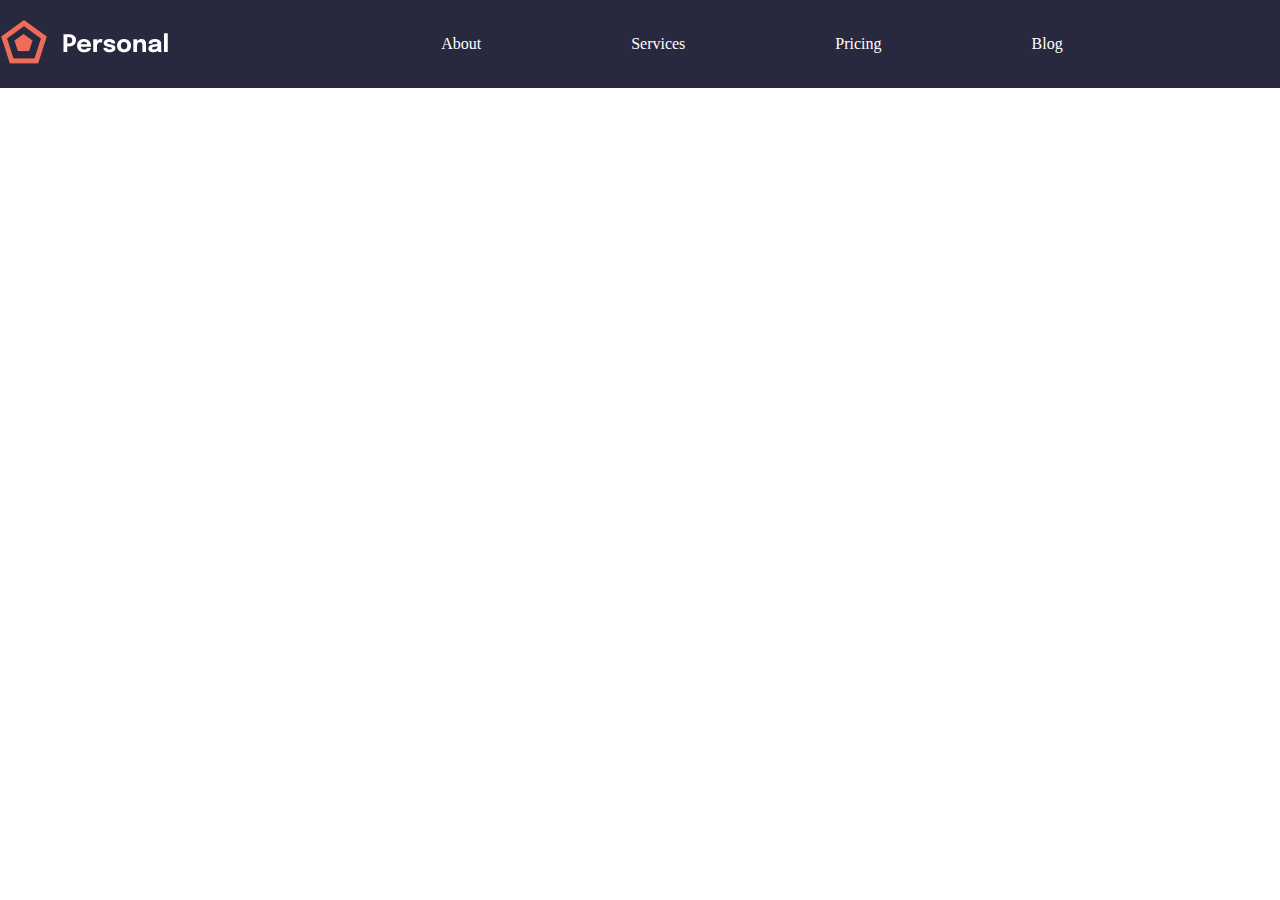
==== views/mainPage.html @ 61b0eb9b "feat:add struture and header" ====
<!DOCTYPE html>
<html lang="en">
<head>
    <meta charset="UTF-8">
    <meta name="viewport" content="width=device-width, initial-scale=1.0">
    <title>Document</title>
    <link rel="stylesheet" href="../styles/mainPage.css">
</head>
<body>
    <header class="header">
        <div class="header_box wrapper">
          <div class="header_logo">
            <img src="../src/logo (1).png" alt="logo">

          </div>
          <ul class="header_list">
            <li class="header_list-item">About</li>
            <li class="header_list-item">Services</li>
            <li class="header_list-item">Pricing</li>
            <li class="header_list-item">Blog</li>
          </ul>
          <button type="button" class="button">Contact</button>
        </div>
    </header>
    <main class="main">

    </main>
    <footer class="footer">

    </footer>
</body>
</html>
---- styles/mainPage.css ----
* {
  padding: 0;
  margin: 0;
}

.wrapper {
  width: 1440px;
  margin: 0 auto;
}

.button {
  background-color: inherit;
  color: white;
  padding: 10px 20px;
  border-radius: 6px;
  border: 1px solid rgba(255, 255, 255, 0.409);
  text-transform: uppercase;
  font-weight: bold;
  cursor: pointer;
}
.button:hover {
  background-color: white;
  color: #28293E;
}

.header {
  background-color: #28293E;
  color: white;
  padding: 20px 0;
}
.header_box {
  display: flex;
  justify-content: space-between;
  align-items: center;
}
.header_logo {
  display: flex;
  gap: 10px;
  align-items: center;
}
.header_logo__text {
  font-weight: bold;
}
.header_list {
  display: flex;
  gap: 150px;
  list-style-type: none;
}
.header_list-item {
  cursor: pointer;
  transition: 0.4s;
}
.header_list-item:hover {
  transform: translateY(-2px);
  font-weight: bold;
}
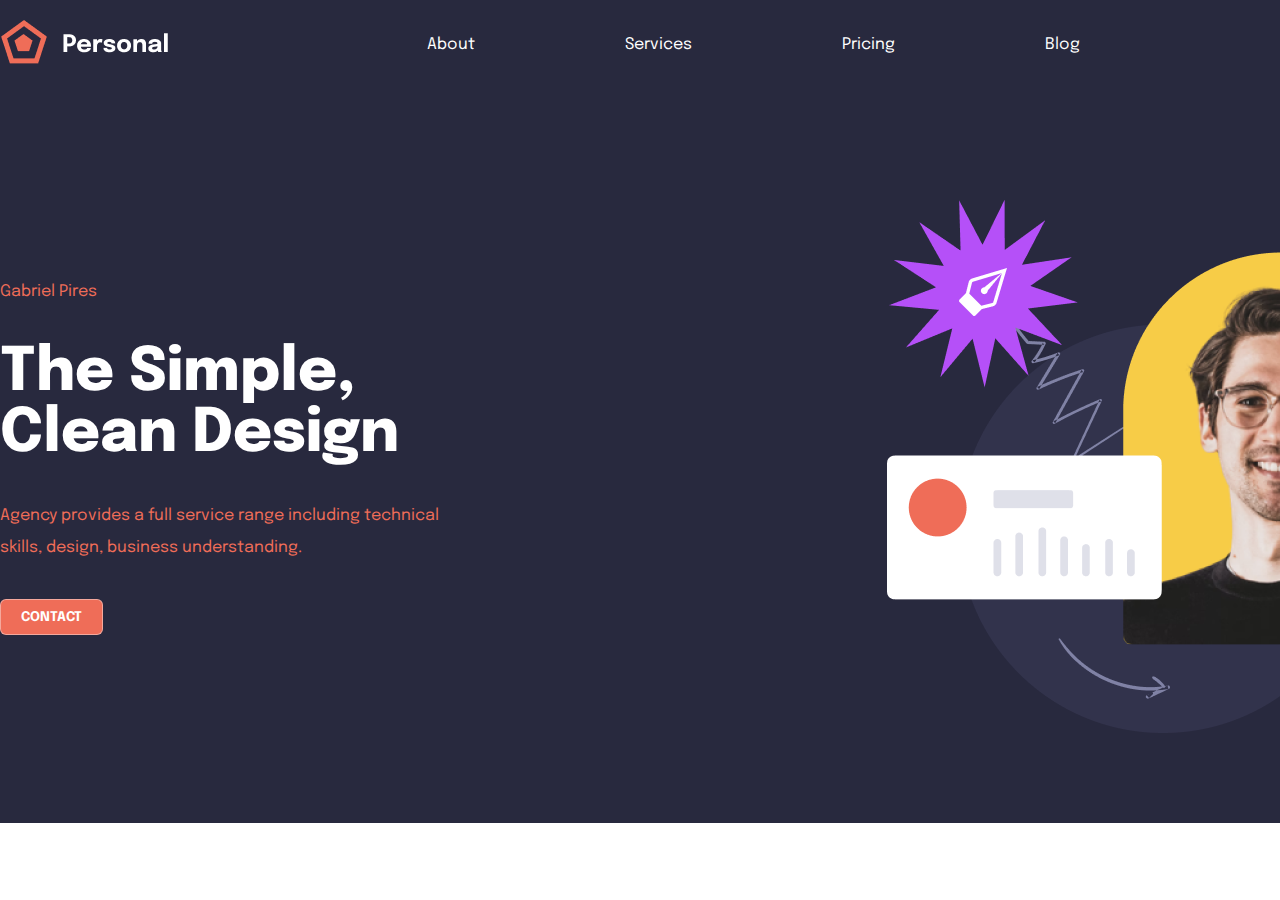
==== commit 1b40d609: "feat:секция about" ====
--- a/views/mainPage.html
+++ b/views/mainPage.html
@@ -5,6 +5,9 @@
     <meta name="viewport" content="width=device-width, initial-scale=1.0">
     <title>Document</title>
     <link rel="stylesheet" href="../styles/mainPage.css">
+    <link rel="preconnect" href="https://fonts.googleapis.com">
+    <link rel="preconnect" href="https://fonts.gstatic.com" crossorigin>
+    <link href="https://fonts.googleapis.com/css2?family=Epilogue:ital,wght@0,100..900;1,100..900&display=swap" rel="stylesheet">  
 </head>
 <body>
     <header class="header">
@@ -22,8 +25,27 @@
           <button type="button" class="button">Contact</button>
         </div>
     </header>
+    <section class="about">
+      <div class="about_box wrapper">
+        <div class="about_text">
+          <p class="about_text__item orange-text">Gabriel Pires</p>
+          <p class="about_text__item big-text">The Simple, 
+            Clean Design</p>
+          <p class="about_text__item orange-text">Agency provides a full service range including technical skills, design, business understanding.</p>
+          <button type="button" class="button-orange">Contact</button>
+       </div>
+        <img src="../src/about.png" alt="about">
+      </div>
+
+    </section>
+
+    <section class="help">
+       <div class="help_box">
+           
+       </div>
+    </section>
     <main class="main">
-
+       
     </main>
     <footer class="footer">
 
--- a/styles/mainPage.css
+++ b/styles/mainPage.css
@@ -1,6 +1,9 @@
 * {
   padding: 0;
   margin: 0;
+  font-family: "Epilogue", serif;
+  font-optical-sizing: auto;
+  font-style: normal;
 }
 
 .wrapper {
@@ -8,7 +11,18 @@
   margin: 0 auto;
 }
 
-.button {
+.orange-text {
+  color: #EF6D58;
+  line-height: 32px;
+}
+
+.big-text {
+  color: white;
+  font-weight: 800;
+  font-size: 60px;
+}
+
+.button, .button-orange {
   background-color: inherit;
   color: white;
   padding: 10px 20px;
@@ -18,9 +32,13 @@
   font-weight: bold;
   cursor: pointer;
 }
-.button:hover {
+.button:hover, .button-orange:hover {
   background-color: white;
   color: #28293E;
+}
+
+.button-orange {
+  background-color: #EF6D58;
 }
 
 .header {
@@ -53,4 +71,24 @@
 .header_list-item:hover {
   transform: translateY(-2px);
   font-weight: bold;
+}
+
+.about {
+  background-color: #28293E;
+  color: white;
+}
+.about_box {
+  display: flex;
+  align-items: center;
+  justify-content: space-between;
+  padding: 90px 0;
+}
+.about_text {
+  display: flex;
+  flex-direction: column;
+  align-items: flex-start;
+  gap: 35px;
+}
+.about_text__item {
+  width: 460px;
 }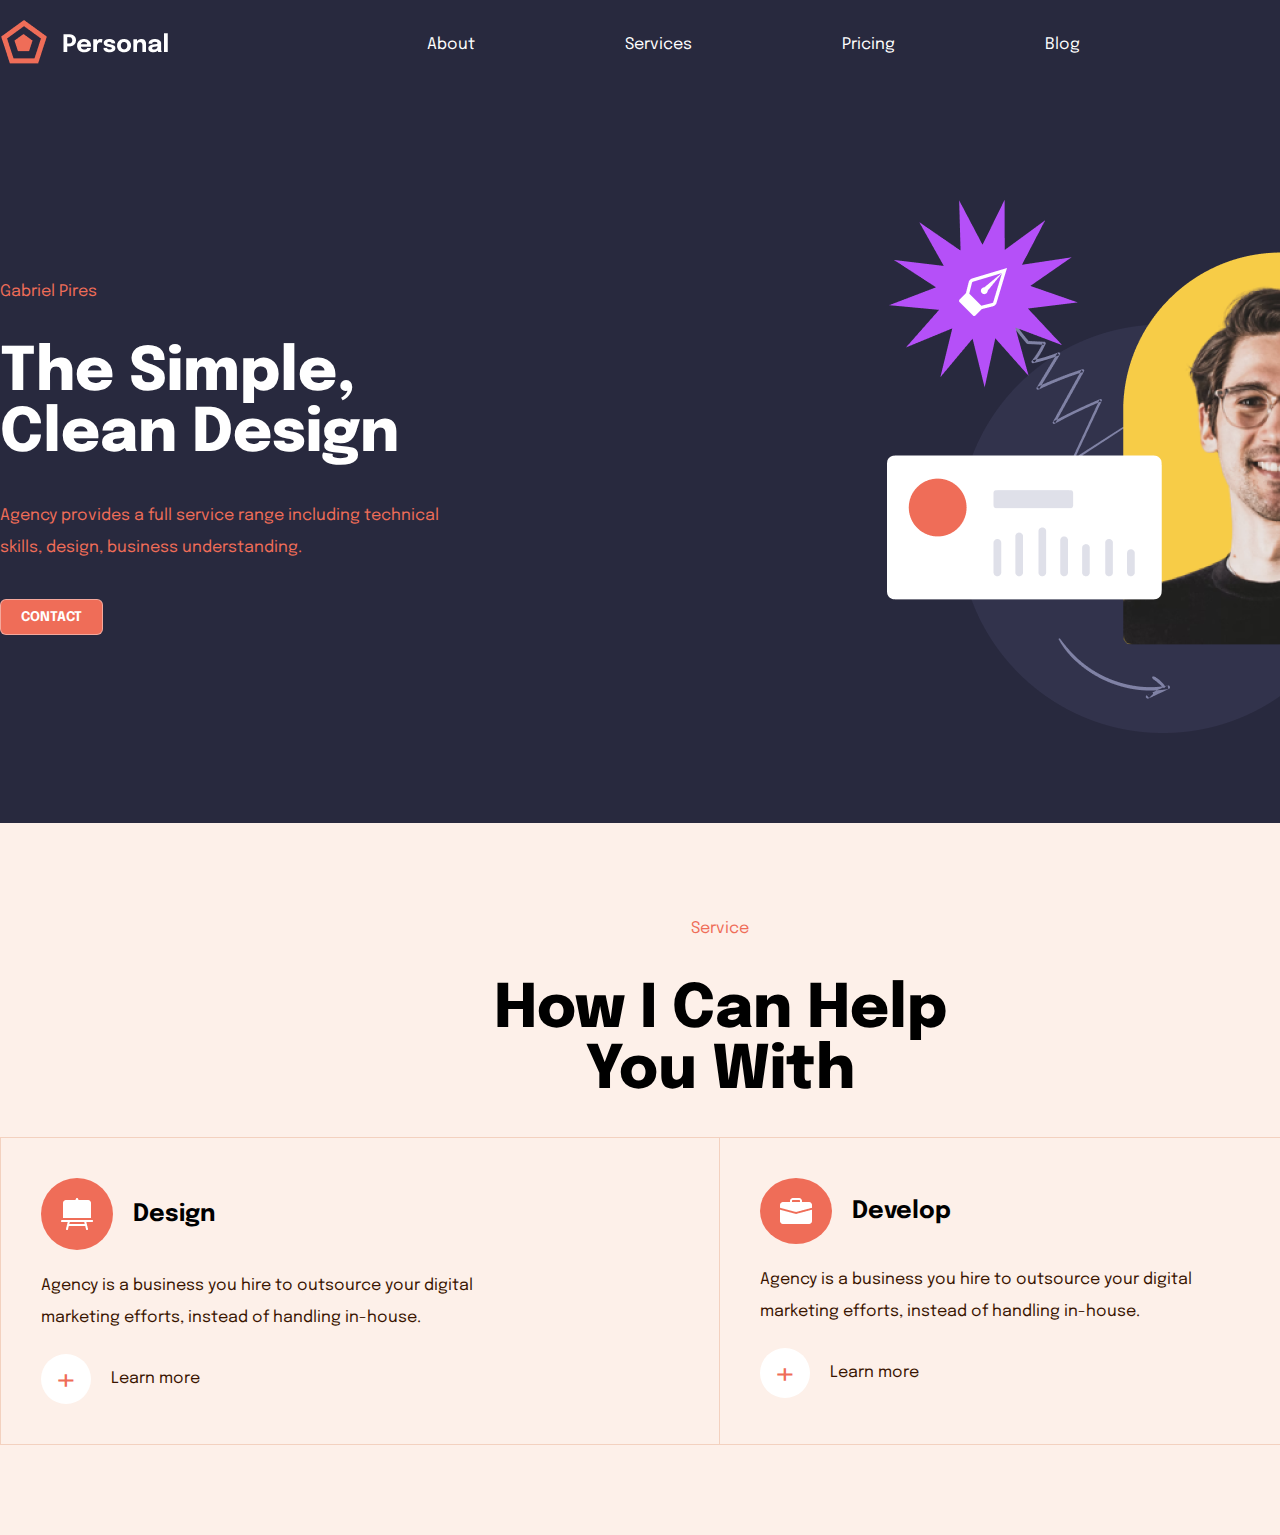
==== commit 039e95bc: "feat:добавили блок помощь" ====
--- a/views/mainPage.html
+++ b/views/mainPage.html
@@ -36,12 +36,46 @@
        </div>
         <img src="../src/about.png" alt="about">
       </div>
-
     </section>
 
     <section class="help">
-       <div class="help_box">
-           
+       <div class="help_box wrapper">
+            <p class="orange-text">Service</p>
+           <h2 class="big-text dark">How I Can Help 
+            You With</h2>
+           <div class="help_cards">
+               <div class="card">
+                 <div class="card_box">
+                    <div class="card_circle">
+                       <img src="../src/design.png" alt="design" class="card_circle_img">
+                    </div>
+                    <p class="card_big-text">Design</p>
+                 </div>
+                 <p class="card_text">
+                  Agency is a business you hire to outsource your digital marketing efforts, instead of handling in-house.
+                 </p>
+                 <div class="card_box">
+                  <div class="card_btn">+</div>
+                  <p class="card_text">Learn more</p>
+                 </div>
+               </div>
+
+               <div class="card">
+                <div class="card_box">
+                   <div class="card_circle">
+                      <img src="../src/develop.png" alt="design" class="card_circle_img">
+                   </div>
+                   <p class="card_big-text">Develop</p>
+                </div>
+                <p class="card_text">
+                 Agency is a business you hire to outsource your digital marketing efforts, instead of handling in-house.
+                </p>
+                <div class="card_box">
+                 <div class="card_btn">+</div>
+                 <p class="card_text">Learn more</p>
+                </div>
+              </div>
+           </div>
        </div>
     </section>
     <main class="main">
--- a/styles/mainPage.css
+++ b/styles/mainPage.css
@@ -20,6 +20,12 @@
   color: white;
   font-weight: 800;
   font-size: 60px;
+}
+
+.dark {
+  color: black;
+  width: 470px;
+  text-align: center;
 }
 
 .button, .button-orange {
@@ -91,4 +97,65 @@
 }
 .about_text__item {
   width: 460px;
+}
+
+.help {
+  background-color: #FDF0E9;
+  padding: 90px 0;
+}
+.help_box {
+  display: flex;
+  flex-direction: column;
+  align-items: center;
+  gap: 35px;
+}
+.help_cards {
+  display: flex;
+  width: 100%;
+}
+
+.card {
+  display: flex;
+  flex-direction: column;
+  padding: 40px;
+  border: 1px solid #F3D1BF;
+  gap: 20px;
+  width: 50%;
+  box-sizing: border-box;
+}
+.card_box {
+  display: flex;
+  align-items: center;
+  gap: 20px;
+}
+.card_circle {
+  background-color: #EF6D58;
+  border-radius: 50%;
+  display: flex;
+  align-items: center;
+  justify-content: center;
+  padding: 20px;
+}
+.card_big-text {
+  font-weight: bold;
+  font-size: 24px;
+}
+.card_text {
+  color: #391400;
+  width: 490px;
+  line-height: 32px;
+}
+.card_btn {
+  background-color: white;
+  border-radius: 50%;
+  width: 50px;
+  height: 50px;
+  color: #EF6D58;
+  font-size: 40px;
+  display: flex;
+  align-items: center;
+  justify-content: center;
+}
+.card:last-child {
+  margin-left: -1px;
 }